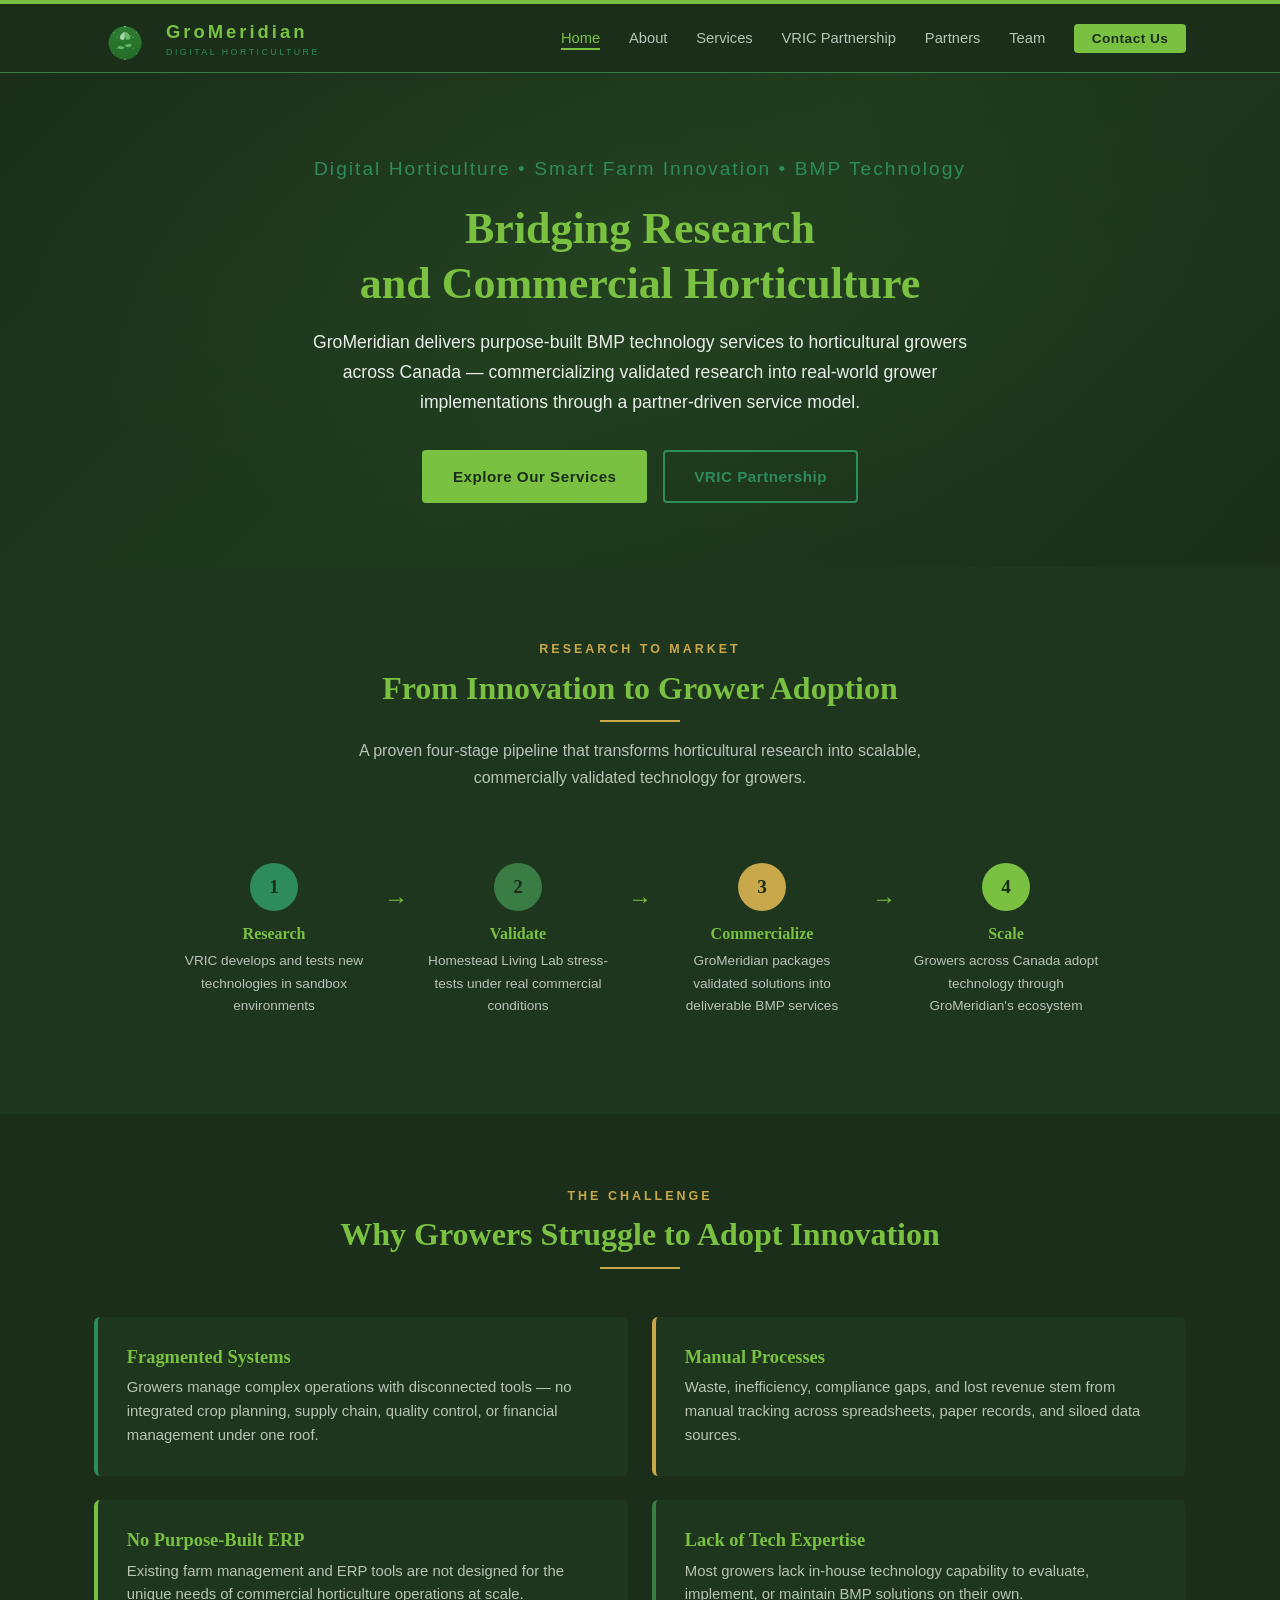
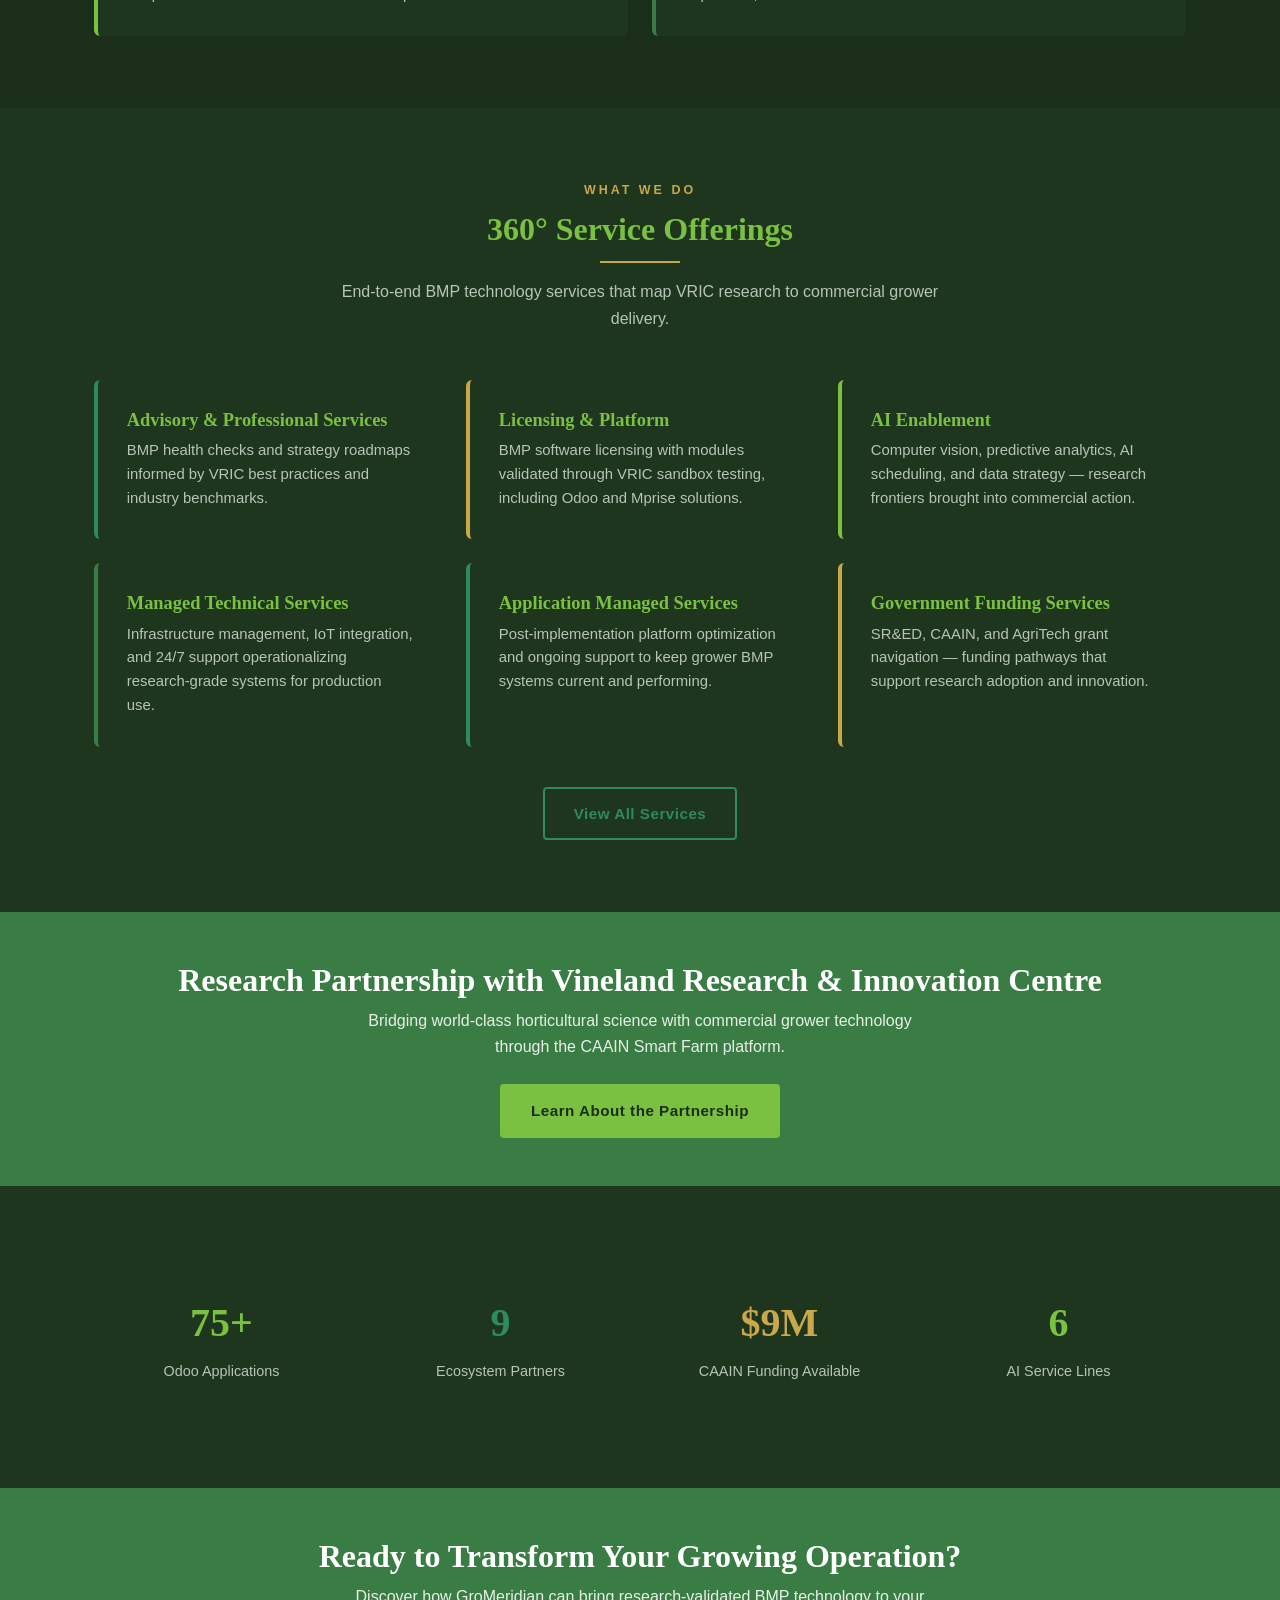
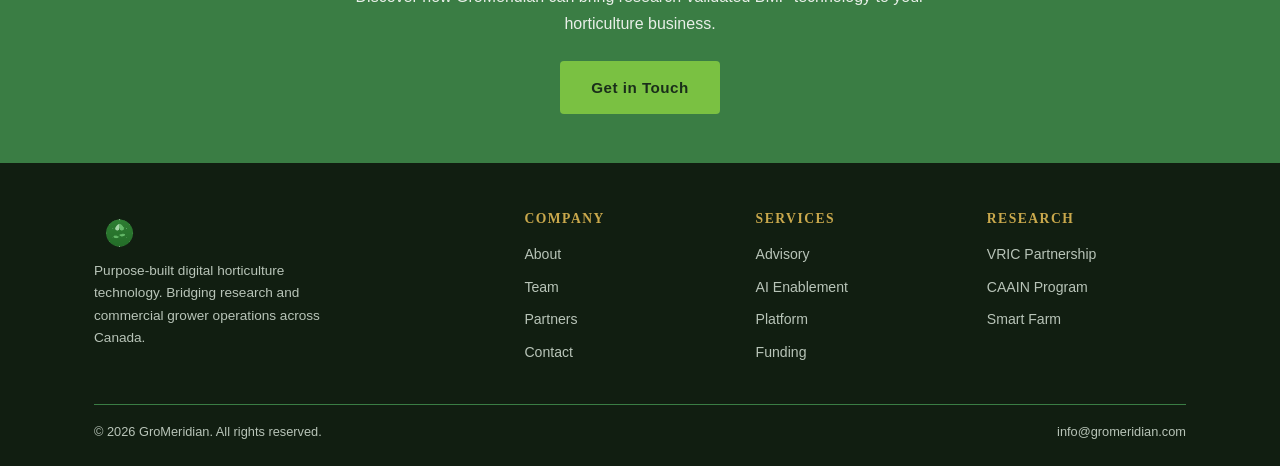
==== index.html @ b6d6718b "Add files via upload" ====
<!DOCTYPE html>
<html lang="en">
<head>
  <meta charset="UTF-8">
  <meta name="viewport" content="width=device-width, initial-scale=1.0">
  <title>GroMeridian | Digital Horticulture &amp; Smart Farm Technology</title>
  <meta name="description" content="GroMeridian delivers purpose-built BMP technology, AI-powered ERP solutions, and smart farm innovation to commercial horticulture growers across Canada. VRIC research partner.">
  <meta name="keywords" content="digital horticulture, smart farm, BMP technology, ERP horticulture, greenhouse technology, Vineland Research, VRIC, agtech Canada, grower technology, precision agriculture, Odoo horticulture, Mprise ERP">
  <meta name="robots" content="index, follow">
  <link rel="canonical" href="https://gromeridian.com/">

  <!-- Open Graph -->
  <meta property="og:title" content="GroMeridian | Digital Horticulture & Smart Farm Technology">
  <meta property="og:description" content="Purpose-built BMP technology and AI-powered solutions for commercial horticulture growers across Canada.">
  <meta property="og:type" content="website">
  <meta property="og:url" content="https://gromeridian.com/">
  <meta property="og:image" content="https://gromeridian.com/images/logo.png">
  <meta property="og:site_name" content="GroMeridian">

  <!-- Twitter Card -->
  <meta name="twitter:card" content="summary_large_image">
  <meta name="twitter:title" content="GroMeridian | Digital Horticulture">
  <meta name="twitter:description" content="Purpose-built BMP technology for commercial horticulture growers.">

  <!-- Structured Data -->
  <script type="application/ld+json">
  {
    "@context": "https://schema.org",
    "@type": "Organization",
    "name": "GroMeridian",
    "description": "Digital horticulture company delivering purpose-built BMP technology, AI-powered ERP solutions, and smart farm innovation to commercial growers across Canada.",
    "url": "https://gromeridian.com",
    "logo": "https://gromeridian.com/images/logo.png",
    "sameAs": [],
    "contactPoint": {
      "@type": "ContactPoint",
      "email": "info@gromeridian.com",
      "contactType": "sales"
    },
    "areaServed": "CA",
    "knowsAbout": ["Digital Horticulture", "Smart Farm Technology", "BMP Solutions", "Agricultural ERP", "AI in Agriculture"]
  }
  </script>

  <link rel="stylesheet" href="css/style.css">
</head>
<body>

<div class="accent-bar"></div>

<!-- ═══ HEADER ═══ -->
<header>
  <div class="container">
    <a href="index.html" class="logo-link">
      <img src="images/logo-icon.png" alt="GroMeridian logo" width="44" height="31">
      <div>
        <span>GroMeridian</span>
        <small>Digital Horticulture</small>
      </div>
    </a>
    <button class="menu-toggle" aria-label="Toggle navigation">
      <span></span><span></span><span></span>
    </button>
    <nav>
      <ul>
        <li><a href="index.html" class="active">Home</a></li>
        <li><a href="about.html">About</a></li>
        <li><a href="services.html">Services</a></li>
        <li><a href="vric-partnership.html">VRIC Partnership</a></li>
        <li><a href="partners.html">Partners</a></li>
        <li><a href="team.html">Team</a></li>
        <li><a href="contact.html" class="nav-cta">Contact Us</a></li>
      </ul>
    </nav>
  </div>
</header>

<!-- ═══ HERO ═══ -->
<section class="hero">
  <div class="container">
    <p class="tagline">Digital Horticulture &bull; Smart Farm Innovation &bull; BMP Technology</p>
    <h1>Bridging Research<br>and <span class="brand-green">Commercial Horticulture</span></h1>
    <p class="subtitle">GroMeridian delivers purpose-built BMP technology services to horticultural growers across Canada &mdash; commercializing validated research into real-world grower implementations through a partner-driven service model.</p>
    <div class="cta-row">
      <a href="services.html" class="btn btn-primary">Explore Our Services</a>
      <a href="vric-partnership.html" class="btn btn-outline">VRIC Partnership</a>
    </div>
  </div>
</section>

<!-- ═══ VALUE PIPELINE ═══ -->
<section>
  <div class="container">
    <div class="section-header">
      <p class="overline">Research to Market</p>
      <h2>From Innovation to Grower Adoption</h2>
      <div class="divider-line"></div>
      <p>A proven four-stage pipeline that transforms horticultural research into scalable, commercially validated technology for growers.</p>
    </div>

    <div class="pipeline">
      <div class="pipeline-step">
        <div class="step-num" style="background:var(--teal);">1</div>
        <h4>Research</h4>
        <p>VRIC develops and tests new technologies in sandbox environments</p>
      </div>
      <div class="pipeline-arrow">&rarr;</div>
      <div class="pipeline-step">
        <div class="step-num" style="background:var(--mid-green);">2</div>
        <h4>Validate</h4>
        <p>Homestead Living Lab stress-tests under real commercial conditions</p>
      </div>
      <div class="pipeline-arrow">&rarr;</div>
      <div class="pipeline-step">
        <div class="step-num" style="background:var(--gold);">3</div>
        <h4>Commercialize</h4>
        <p>GroMeridian packages validated solutions into deliverable BMP services</p>
      </div>
      <div class="pipeline-arrow">&rarr;</div>
      <div class="pipeline-step">
        <div class="step-num" style="background:var(--primary);">4</div>
        <h4>Scale</h4>
        <p>Growers across Canada adopt technology through GroMeridian's ecosystem</p>
      </div>
    </div>
  </div>
</section>

<!-- ═══ THE PROBLEM ═══ -->
<section>
  <div class="container">
    <div class="section-header">
      <p class="overline">The Challenge</p>
      <h2>Why Growers Struggle to Adopt Innovation</h2>
      <div class="divider-line"></div>
    </div>

    <div class="card-grid cols-2">
      <article class="card border-teal">
        <h3>Fragmented Systems</h3>
        <p>Growers manage complex operations with disconnected tools &mdash; no integrated crop planning, supply chain, quality control, or financial management under one roof.</p>
      </article>
      <article class="card border-gold">
        <h3>Manual Processes</h3>
        <p>Waste, inefficiency, compliance gaps, and lost revenue stem from manual tracking across spreadsheets, paper records, and siloed data sources.</p>
      </article>
      <article class="card">
        <h3>No Purpose-Built ERP</h3>
        <p>Existing farm management and ERP tools are not designed for the unique needs of commercial horticulture operations at scale.</p>
      </article>
      <article class="card border-mid">
        <h3>Lack of Tech Expertise</h3>
        <p>Most growers lack in-house technology capability to evaluate, implement, or maintain BMP solutions on their own.</p>
      </article>
    </div>
  </div>
</section>

<!-- ═══ SERVICES PREVIEW ═══ -->
<section>
  <div class="container">
    <div class="section-header">
      <p class="overline">What We Do</p>
      <h2>360&deg; Service Offerings</h2>
      <div class="divider-line"></div>
      <p>End-to-end BMP technology services that map VRIC research to commercial grower delivery.</p>
    </div>

    <div class="card-grid cols-3">
      <article class="card border-teal">
        <h3>Advisory &amp; Professional Services</h3>
        <p>BMP health checks and strategy roadmaps informed by VRIC best practices and industry benchmarks.</p>
      </article>
      <article class="card border-gold">
        <h3>Licensing &amp; Platform</h3>
        <p>BMP software licensing with modules validated through VRIC sandbox testing, including Odoo and Mprise solutions.</p>
      </article>
      <article class="card">
        <h3>AI Enablement</h3>
        <p>Computer vision, predictive analytics, AI scheduling, and data strategy &mdash; research frontiers brought into commercial action.</p>
      </article>
      <article class="card border-mid">
        <h3>Managed Technical Services</h3>
        <p>Infrastructure management, IoT integration, and 24/7 support operationalizing research-grade systems for production use.</p>
      </article>
      <article class="card border-teal">
        <h3>Application Managed Services</h3>
        <p>Post-implementation platform optimization and ongoing support to keep grower BMP systems current and performing.</p>
      </article>
      <article class="card border-gold">
        <h3>Government Funding Services</h3>
        <p>SR&amp;ED, CAAIN, and AgriTech grant navigation &mdash; funding pathways that support research adoption and innovation.</p>
      </article>
    </div>

    <div style="text-align:center; margin-top:2.5rem;">
      <a href="services.html" class="btn btn-outline">View All Services</a>
    </div>
  </div>
</section>

<!-- ═══ VRIC PARTNERSHIP TEASER ═══ -->
<section class="cta-banner">
  <div class="container">
    <h2>Research Partnership with Vineland Research &amp; Innovation Centre</h2>
    <p>Bridging world-class horticultural science with commercial grower technology through the CAAIN Smart Farm platform.</p>
    <a href="vric-partnership.html" class="btn btn-primary">Learn About the Partnership</a>
  </div>
</section>

<!-- ═══ KEY STATS ═══ -->
<section>
  <div class="container">
    <div class="card-grid cols-4">
      <div class="stat-card">
        <div class="stat-value" style="color:var(--primary);">75+</div>
        <div class="stat-label">Odoo Applications</div>
      </div>
      <div class="stat-card">
        <div class="stat-value" style="color:var(--teal);">9</div>
        <div class="stat-label">Ecosystem Partners</div>
      </div>
      <div class="stat-card">
        <div class="stat-value" style="color:var(--gold);">$9M</div>
        <div class="stat-label">CAAIN Funding Available</div>
      </div>
      <div class="stat-card">
        <div class="stat-value" style="color:var(--primary);">6</div>
        <div class="stat-label">AI Service Lines</div>
      </div>
    </div>
  </div>
</section>

<!-- ═══ CTA ═══ -->
<section class="cta-banner">
  <div class="container">
    <h2>Ready to Transform Your Growing Operation?</h2>
    <p>Discover how GroMeridian can bring research-validated BMP technology to your horticulture business.</p>
    <a href="contact.html" class="btn btn-primary">Get in Touch</a>
  </div>
</section>

<!-- ═══ FOOTER ═══ -->
<footer>
  <div class="container">
    <div class="footer-grid">
      <div class="footer-brand">
        <img src="images/logo-icon.png" alt="GroMeridian" height="36">
        <p>Purpose-built digital horticulture technology. Bridging research and commercial grower operations across Canada.</p>
      </div>
      <div>
        <h4>Company</h4>
        <ul>
          <li><a href="about.html">About</a></li>
          <li><a href="team.html">Team</a></li>
          <li><a href="partners.html">Partners</a></li>
          <li><a href="contact.html">Contact</a></li>
        </ul>
      </div>
      <div>
        <h4>Services</h4>
        <ul>
          <li><a href="services.html">Advisory</a></li>
          <li><a href="services.html#ai">AI Enablement</a></li>
          <li><a href="services.html#platform">Platform</a></li>
          <li><a href="services.html#funding">Funding</a></li>
        </ul>
      </div>
      <div>
        <h4>Research</h4>
        <ul>
          <li><a href="vric-partnership.html">VRIC Partnership</a></li>
          <li><a href="vric-partnership.html#caain">CAAIN Program</a></li>
          <li><a href="vric-partnership.html#smartfarm">Smart Farm</a></li>
        </ul>
      </div>
    </div>
    <div class="footer-bottom">
      <span>&copy; 2026 GroMeridian. All rights reserved.</span>
      <span>info@gromeridian.com</span>
    </div>
  </div>
</footer>

<script src="js/main.js"></script>
</body>
</html>
---- css/style.css ----
/* ══════════════════════════════════════
   GroMeridian — Global Styles
   Brand: Digital Horticulture
   ══════════════════════════════════════ */

:root {
  --dark-bg: #1A2E1A;
  --primary: #7AC142;
  --gold: #C9A84C;
  --teal: #2D8B5E;
  --mid-green: #3A7D44;
  --card-bg: #1E351E;
  --white: #FFFFFF;
  --gray: #B8C4B8;
  --body-txt: #E8EFE8;
  --light-bg: #F5F8F0;
  --font-heading: Georgia, 'Times New Roman', serif;
  --font-body: Calibri, 'Segoe UI', Tahoma, sans-serif;
}

/* ── Reset ── */
*, *::before, *::after { box-sizing: border-box; margin: 0; padding: 0; }

html { scroll-behavior: smooth; font-size: 16px; }

body {
  font-family: var(--font-body);
  background: var(--dark-bg);
  color: var(--body-txt);
  line-height: 1.65;
  -webkit-font-smoothing: antialiased;
}

img { max-width: 100%; height: auto; display: block; }
a { color: var(--primary); text-decoration: none; transition: color .2s; }
a:hover { color: var(--gold); }

h1, h2, h3, h4 { font-family: var(--font-heading); color: var(--primary); line-height: 1.25; }
h1 { font-size: 2.75rem; }
h2 { font-size: 2rem; margin-bottom: 0.5em; }
h3 { font-size: 1.35rem; margin-bottom: 0.4em; }
h4 { font-size: 1.1rem; color: var(--gold); }

.container { max-width: 1140px; margin: 0 auto; padding: 0 1.5rem; }

/* ── Top Accent Bar ── */
.accent-bar { height: 4px; background: var(--primary); width: 100%; }

/* ══════════════════════════════════════
   HEADER / NAV
   ══════════════════════════════════════ */
header {
  background: var(--dark-bg);
  border-bottom: 1px solid var(--mid-green);
  position: sticky; top: 0; z-index: 100;
}
header .container {
  display: flex; align-items: center; justify-content: space-between;
  padding-top: 0.75rem; padding-bottom: 0.75rem;
}
.logo-link { display: flex; align-items: center; gap: 0.6rem; }
.logo-link img { height: 44px; width: auto; }
.logo-link span {
  font-family: var(--font-body); font-size: 1.15rem;
  color: var(--primary); letter-spacing: 3px; font-weight: 600;
}
.logo-link small {
  display: block; font-size: 0.55rem; color: var(--teal);
  letter-spacing: 2.5px; text-transform: uppercase; margin-top: -2px;
}

nav ul { list-style: none; display: flex; gap: 1.8rem; align-items: center; }
nav a {
  font-size: 0.92rem; color: var(--gray); font-weight: 500;
  transition: color .2s; position: relative;
}
nav a:hover, nav a.active { color: var(--primary); }
nav a::after {
  content: ''; position: absolute; bottom: -4px; left: 0;
  width: 0; height: 2px; background: var(--primary); transition: width .25s;
}
nav a:hover::after, nav a.active::after { width: 100%; }

.nav-cta {
  background: var(--primary); color: var(--dark-bg) !important;
  padding: 0.45rem 1.1rem; border-radius: 4px; font-weight: 700;
  font-size: 0.85rem; letter-spacing: 0.5px;
}
.nav-cta:hover { background: var(--gold); color: var(--dark-bg) !important; }
.nav-cta::after { display: none !important; }

/* Mobile menu toggle */
.menu-toggle { display: none; background: none; border: none; cursor: pointer; padding: 0.5rem; }
.menu-toggle span { display: block; width: 24px; height: 2px; background: var(--primary); margin: 5px 0; transition: .3s; }

/* ══════════════════════════════════════
   HERO
   ══════════════════════════════════════ */
.hero {
  padding: 5rem 0 4rem;
  background: linear-gradient(135deg, var(--dark-bg) 0%, #1e3a1e 50%, var(--dark-bg) 100%);
  text-align: center;
  position: relative;
  overflow: hidden;
}
.hero::before {
  content: ''; position: absolute; top: 0; left: 0; right: 0; bottom: 0;
  background: radial-gradient(ellipse at 50% 40%, rgba(122,193,66,0.06) 0%, transparent 70%);
}
.hero .container { position: relative; z-index: 1; }
.hero h1 { margin-bottom: 0.4em; }
.hero h1 .brand-green { color: var(--primary); }
.hero .tagline {
  font-size: 1.2rem; color: var(--teal); margin-bottom: 1rem;
  letter-spacing: 2px; font-weight: 400;
}
.hero .subtitle {
  font-size: 1.1rem; color: var(--body-txt); max-width: 700px;
  margin: 0 auto 2rem; line-height: 1.7;
}
.hero .cta-row { display: flex; gap: 1rem; justify-content: center; flex-wrap: wrap; }

/* ── Buttons ── */
.btn {
  display: inline-block; padding: 0.75rem 1.8rem; border-radius: 4px;
  font-weight: 700; font-size: 0.95rem; transition: all .25s;
  cursor: pointer; border: 2px solid transparent; letter-spacing: 0.5px;
}
.btn-primary { background: var(--primary); color: var(--dark-bg); }
.btn-primary:hover { background: var(--gold); color: var(--dark-bg); }
.btn-outline {
  background: transparent; border-color: var(--teal); color: var(--teal);
}
.btn-outline:hover { border-color: var(--primary); color: var(--primary); }

/* ══════════════════════════════════════
   SECTIONS
   ══════════════════════════════════════ */
section { padding: 4.5rem 0; }
section:nth-child(even) { background: var(--card-bg); }

.section-header {
  text-align: center; margin-bottom: 3rem;
}
.section-header h2 { margin-bottom: 0.3em; }
.section-header .overline {
  font-size: 0.78rem; color: var(--gold); text-transform: uppercase;
  letter-spacing: 3px; font-weight: 700; margin-bottom: 0.5rem;
}
.section-header p {
  max-width: 640px; margin: 0 auto; color: var(--gray); font-size: 1rem;
}
.divider-line {
  width: 80px; height: 2px; background: var(--gold);
  margin: 0.8rem auto 1rem;
}

/* ── Cards ── */
.card-grid { display: grid; gap: 1.5rem; }
.card-grid.cols-2 { grid-template-columns: repeat(2, 1fr); }
.card-grid.cols-3 { grid-template-columns: repeat(3, 1fr); }
.card-grid.cols-4 { grid-template-columns: repeat(4, 1fr); }

.card {
  background: var(--card-bg); border-radius: 6px; padding: 1.8rem;
  border-left: 4px solid var(--primary);
  transition: transform .2s, box-shadow .2s;
}
.card:hover { transform: translateY(-3px); box-shadow: 0 8px 24px rgba(0,0,0,0.3); }
.card.border-teal { border-left-color: var(--teal); }
.card.border-gold { border-left-color: var(--gold); }
.card.border-mid { border-left-color: var(--mid-green); }

.card h3 { font-size: 1.15rem; }
.card p { font-size: 0.93rem; color: var(--gray); line-height: 1.6; }

/* ── Stat Cards ── */
.stat-card {
  text-align: center; background: var(--card-bg); border-radius: 6px;
  padding: 2rem 1.5rem;
}
.stat-card .stat-value {
  font-family: var(--font-heading); font-size: 2.5rem;
  font-weight: 700; margin-bottom: 0.3rem;
}
.stat-card .stat-label { font-size: 0.9rem; color: var(--gray); }

/* ── Two-column split ── */
.split { display: grid; grid-template-columns: 1fr 1fr; gap: 3rem; align-items: start; }
.split.reverse > :first-child { order: 2; }
.split.reverse > :last-child { order: 1; }

/* ── Feature list ── */
.feature-list { list-style: none; }
.feature-list li {
  padding: 0.6rem 0 0.6rem 1.6rem; position: relative;
  font-size: 0.95rem; color: var(--body-txt);
}
.feature-list li::before {
  content: '\2713'; position: absolute; left: 0; color: var(--primary);
  font-weight: 700; font-size: 1.05rem;
}

/* ── Pipeline / Flow ── */
.pipeline { display: flex; align-items: flex-start; gap: 0; justify-content: center; flex-wrap: wrap; }
.pipeline-step {
  flex: 1; min-width: 180px; max-width: 220px; text-align: center;
  padding: 1.5rem 1rem; position: relative;
}
.pipeline-step .step-num {
  width: 48px; height: 48px; border-radius: 50%;
  display: flex; align-items: center; justify-content: center;
  font-family: var(--font-heading); font-size: 1.2rem; font-weight: 700;
  margin: 0 auto 0.8rem; color: var(--dark-bg);
}
.pipeline-step h4 { color: var(--primary); font-size: 1rem; margin-bottom: 0.4rem; }
.pipeline-step p { font-size: 0.85rem; color: var(--gray); }
.pipeline-arrow {
  display: flex; align-items: center; padding-top: 2.5rem;
  color: var(--primary); font-size: 1.5rem;
}

/* ── Team ── */
.team-grid { display: grid; grid-template-columns: repeat(auto-fit, minmax(200px, 1fr)); gap: 1.5rem; }
.team-member { text-align: center; }
.team-member .avatar {
  width: 120px; height: 120px; border-radius: 50%; margin: 0 auto 1rem;
  background: var(--mid-green); overflow: hidden;
  border: 3px solid var(--primary);
}
.team-member .avatar img { width: 100%; height: 100%; object-fit: cover; }
.team-member h4 { color: var(--primary); font-size: 1.05rem; margin-bottom: 0.15rem; }
.team-member .role { font-size: 0.8rem; color: var(--gold); text-transform: uppercase; letter-spacing: 1px; }
.team-member p { font-size: 0.88rem; color: var(--gray); margin-top: 0.4rem; }

/* ── Partners ── */
.partner-grid { display: grid; grid-template-columns: repeat(auto-fit, minmax(280px, 1fr)); gap: 1.2rem; }
.partner-card {
  background: var(--card-bg); border-radius: 6px; padding: 1.3rem 1.5rem;
  border-left: 3px solid var(--teal); display: flex; gap: 1rem; align-items: center;
}
.partner-card h4 { color: var(--primary); font-size: 1rem; margin-bottom: 0.2rem; }
.partner-card p { font-size: 0.85rem; color: var(--gray); }

/* ══════════════════════════════════════
   VRIC PARTNERSHIP SECTION
   ══════════════════════════════════════ */
.vric-hero {
  background: linear-gradient(135deg, var(--dark-bg) 0%, #14291a 100%);
  padding: 4rem 0;
}
.vric-columns { display: grid; grid-template-columns: 1fr 1fr; gap: 2rem; margin-top: 2rem; }
.vric-box {
  background: var(--card-bg); border-radius: 6px; padding: 2rem;
  border-top: 4px solid var(--teal);
}
.vric-box.gold-border { border-top-color: var(--gold); }

/* ── CTA Banner ── */
.cta-banner {
  background: var(--mid-green); padding: 3rem 0; text-align: center;
}
.cta-banner h2 { color: var(--white); margin-bottom: 0.5rem; }
.cta-banner p { color: var(--body-txt); margin-bottom: 1.5rem; max-width: 600px; margin-left: auto; margin-right: auto; }

/* ══════════════════════════════════════
   CONTACT / FORM
   ══════════════════════════════════════ */
.contact-grid { display: grid; grid-template-columns: 1fr 1fr; gap: 3rem; }
.contact-info h3 { margin-bottom: 1rem; }
.contact-info p { margin-bottom: 0.6rem; }
.contact-info a { color: var(--primary); }

.contact-form label {
  display: block; font-size: 0.85rem; color: var(--gold);
  margin-bottom: 0.3rem; font-weight: 600;
}
.contact-form input,
.contact-form textarea,
.contact-form select {
  width: 100%; padding: 0.7rem 1rem; border-radius: 4px;
  border: 1px solid var(--mid-green); background: var(--card-bg);
  color: var(--body-txt); font-family: var(--font-body);
  font-size: 0.95rem; margin-bottom: 1rem; transition: border-color .2s;
}
.contact-form input:focus,
.contact-form textarea:focus,
.contact-form select:focus {
  outline: none; border-color: var(--primary);
}
.contact-form textarea { min-height: 130px; resize: vertical; }

/* ══════════════════════════════════════
   FOOTER
   ══════════════════════════════════════ */
footer {
  background: #111e11; padding: 3rem 0 1.5rem;
  border-top: 1px solid var(--mid-green);
}
.footer-grid { display: grid; grid-template-columns: 2fr 1fr 1fr 1fr; gap: 2rem; margin-bottom: 2rem; }
.footer-brand img { height: 36px; margin-bottom: 0.8rem; }
.footer-brand p { font-size: 0.85rem; color: var(--gray); max-width: 260px; }
footer h4 { font-size: 0.85rem; color: var(--gold); text-transform: uppercase; letter-spacing: 1.5px; margin-bottom: 0.8rem; }
footer ul { list-style: none; }
footer li { margin-bottom: 0.4rem; }
footer li a { font-size: 0.88rem; color: var(--gray); }
footer li a:hover { color: var(--primary); }
.footer-bottom {
  border-top: 1px solid var(--mid-green); padding-top: 1rem;
  display: flex; justify-content: space-between; align-items: center;
  font-size: 0.8rem; color: var(--gray);
}

/* ══════════════════════════════════════
   PAGE-SPECIFIC
   ══════════════════════════════════════ */
.page-hero {
  padding: 3.5rem 0 2.5rem; text-align: center;
  background: linear-gradient(135deg, var(--dark-bg) 0%, #1e3a1e 100%);
}
.page-hero h1 { font-size: 2.2rem; margin-bottom: 0.4rem; }
.page-hero p { color: var(--teal); font-size: 1.05rem; }

.breadcrumb { font-size: 0.82rem; color: var(--gray); margin-bottom: 1rem; }
.breadcrumb a { color: var(--teal); }

/* ══════════════════════════════════════
   RESPONSIVE
   ══════════════════════════════════════ */
@media (max-width: 900px) {
  .card-grid.cols-3, .card-grid.cols-4 { grid-template-columns: repeat(2, 1fr); }
  .split, .vric-columns, .contact-grid { grid-template-columns: 1fr; }
  .footer-grid { grid-template-columns: 1fr 1fr; }
  h1 { font-size: 2rem; }
}
@media (max-width: 640px) {
  .card-grid.cols-2, .card-grid.cols-3, .card-grid.cols-4 { grid-template-columns: 1fr; }
  nav ul { display: none; }
  .menu-toggle { display: block; }
  nav.open ul {
    display: flex; flex-direction: column; position: absolute;
    top: 100%; left: 0; right: 0; background: var(--dark-bg);
    padding: 1rem 1.5rem; border-bottom: 2px solid var(--primary);
  }
  .hero { padding: 3rem 0 2.5rem; }
  .pipeline { flex-direction: column; align-items: center; }
  .pipeline-arrow { transform: rotate(90deg); padding: 0; }
  .footer-grid { grid-template-columns: 1fr; }
}
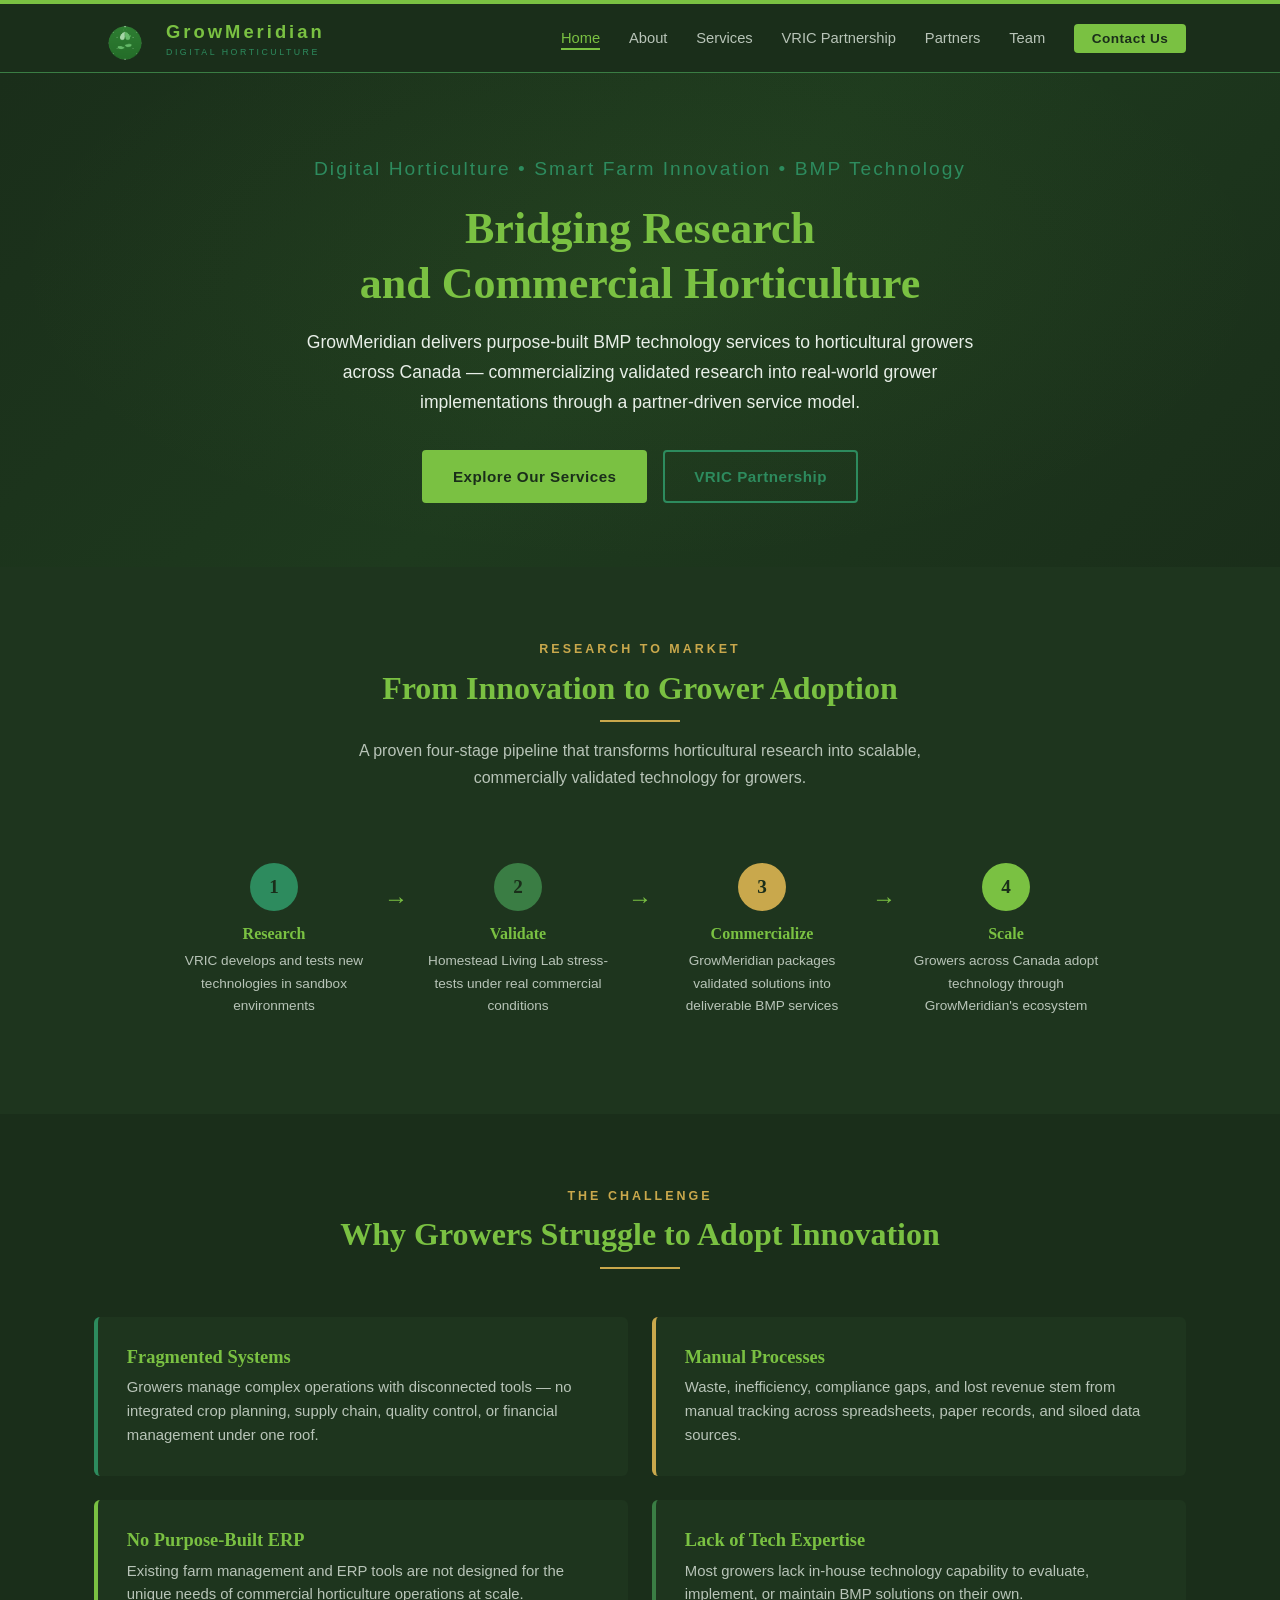
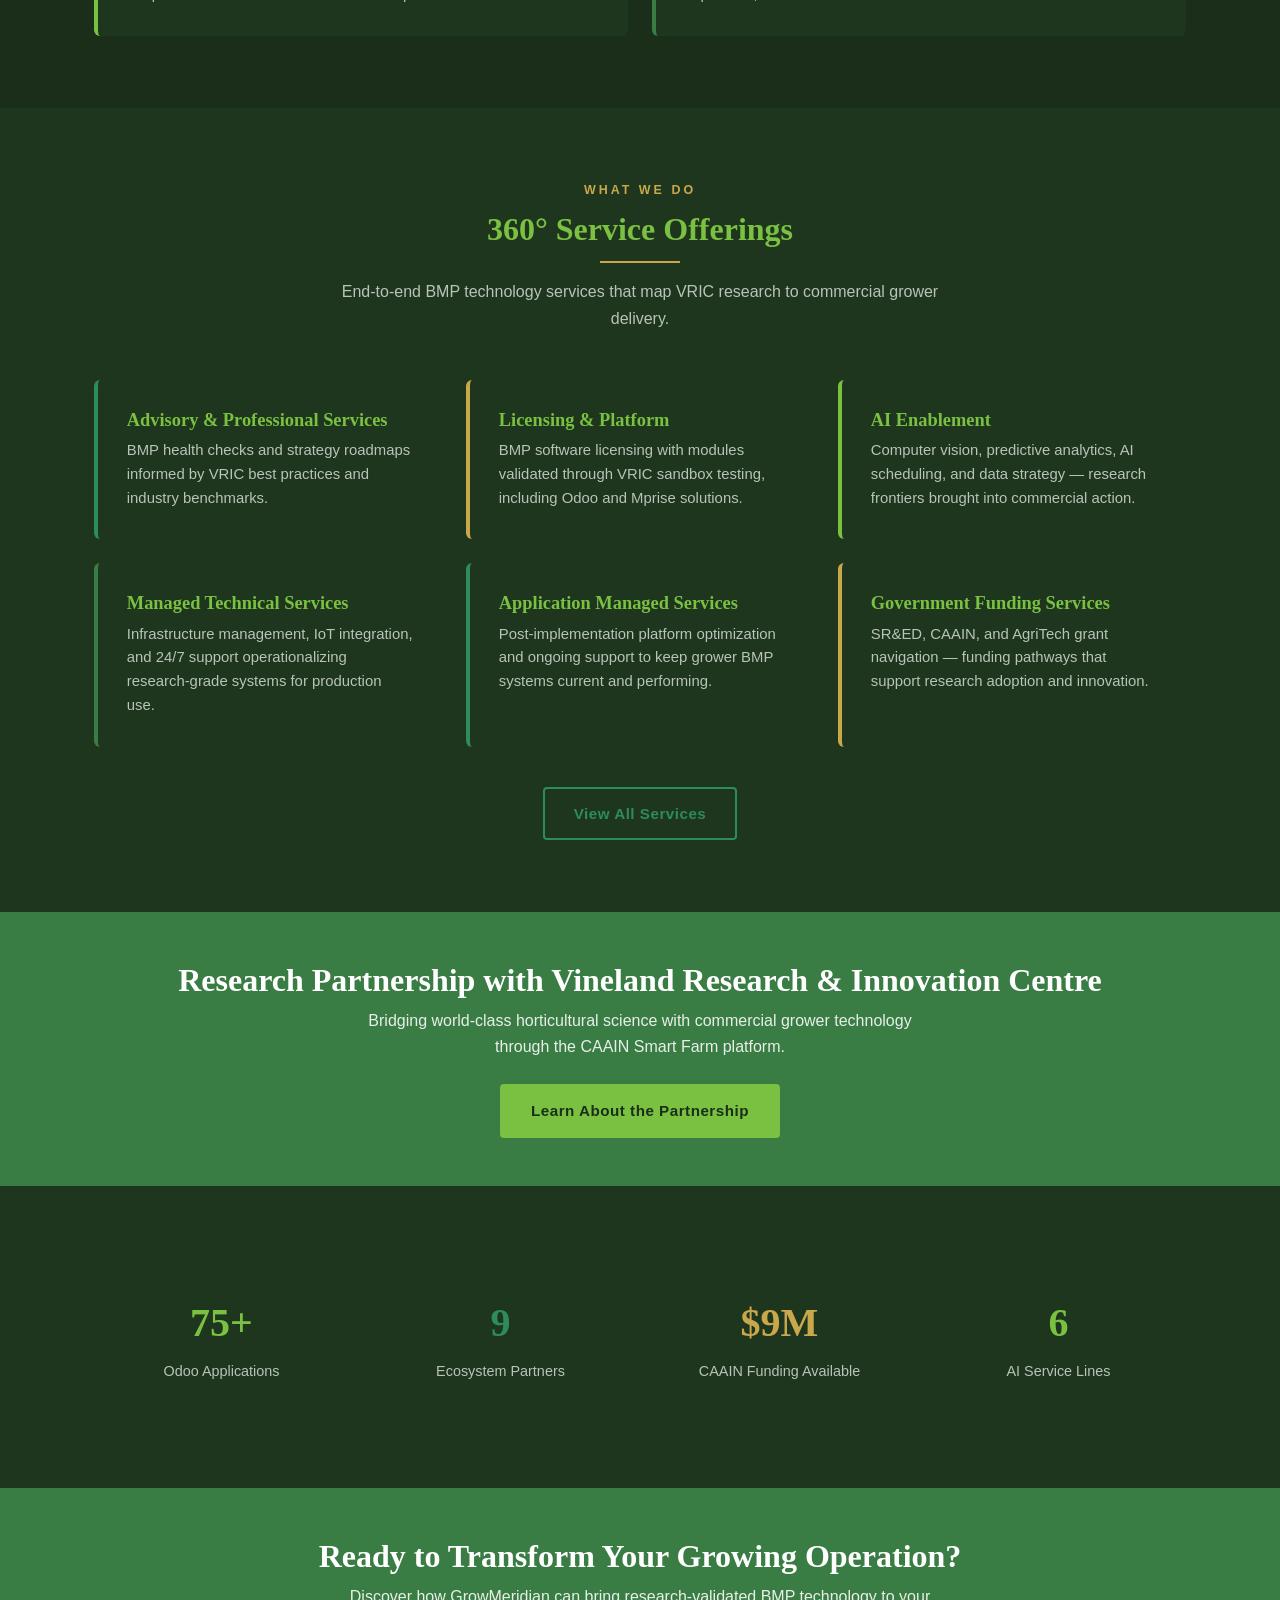
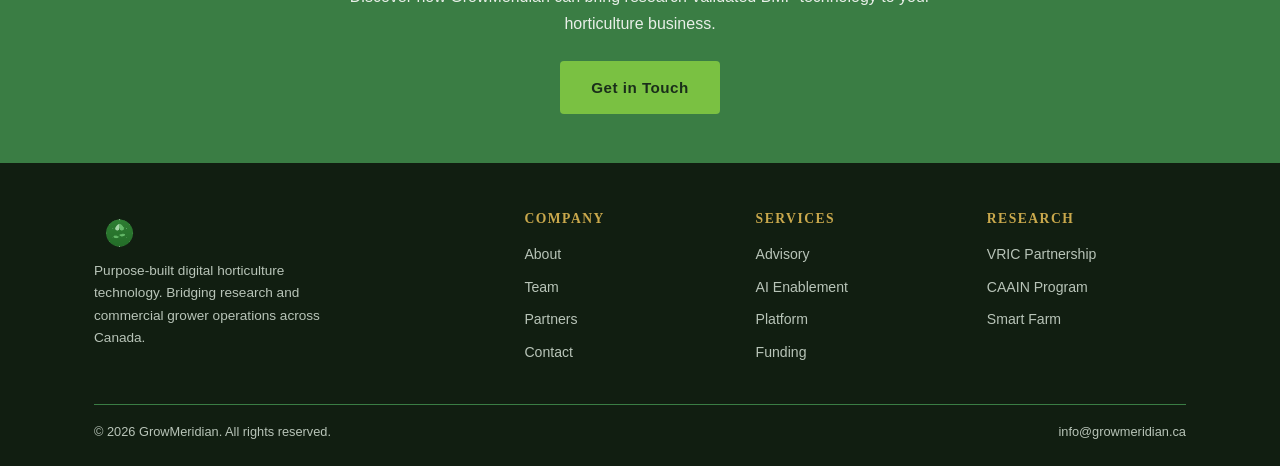
==== commit d3025e9d: "updates" ====
--- a/index.html
+++ b/index.html
@@ -3,23 +3,23 @@
 <head>
   <meta charset="UTF-8">
   <meta name="viewport" content="width=device-width, initial-scale=1.0">
-  <title>GroMeridian | Digital Horticulture &amp; Smart Farm Technology</title>
-  <meta name="description" content="GroMeridian delivers purpose-built BMP technology, AI-powered ERP solutions, and smart farm innovation to commercial horticulture growers across Canada. VRIC research partner.">
+  <title>GrowMeridian | Digital Horticulture &amp; Smart Farm Technology</title>
+  <meta name="description" content="GrowMeridian delivers purpose-built BMP technology, AI-powered ERP solutions, and smart farm innovation to commercial horticulture growers across Canada. VRIC research partner.">
   <meta name="keywords" content="digital horticulture, smart farm, BMP technology, ERP horticulture, greenhouse technology, Vineland Research, VRIC, agtech Canada, grower technology, precision agriculture, Odoo horticulture, Mprise ERP">
   <meta name="robots" content="index, follow">
-  <link rel="canonical" href="https://gromeridian.com/">
+  <link rel="canonical" href="https://growmeridian.ca/">
 
   <!-- Open Graph -->
-  <meta property="og:title" content="GroMeridian | Digital Horticulture & Smart Farm Technology">
+  <meta property="og:title" content="GrowMeridian | Digital Horticulture & Smart Farm Technology">
   <meta property="og:description" content="Purpose-built BMP technology and AI-powered solutions for commercial horticulture growers across Canada.">
   <meta property="og:type" content="website">
-  <meta property="og:url" content="https://gromeridian.com/">
-  <meta property="og:image" content="https://gromeridian.com/images/logo.png">
-  <meta property="og:site_name" content="GroMeridian">
+  <meta property="og:url" content="https://growmeridian.ca/">
+  <meta property="og:image" content="https://growmeridian.ca/images/logo.png">
+  <meta property="og:site_name" content="GrowMeridian">
 
   <!-- Twitter Card -->
   <meta name="twitter:card" content="summary_large_image">
-  <meta name="twitter:title" content="GroMeridian | Digital Horticulture">
+  <meta name="twitter:title" content="GrowMeridian | Digital Horticulture">
   <meta name="twitter:description" content="Purpose-built BMP technology for commercial horticulture growers.">
 
   <!-- Structured Data -->
@@ -27,14 +27,14 @@
   {
     "@context": "https://schema.org",
     "@type": "Organization",
-    "name": "GroMeridian",
+    "name": "GrowMeridian",
     "description": "Digital horticulture company delivering purpose-built BMP technology, AI-powered ERP solutions, and smart farm innovation to commercial growers across Canada.",
-    "url": "https://gromeridian.com",
-    "logo": "https://gromeridian.com/images/logo.png",
+    "url": "https://growmeridian.ca",
+    "logo": "https://growmeridian.ca/images/logo.png",
     "sameAs": [],
     "contactPoint": {
       "@type": "ContactPoint",
-      "email": "info@gromeridian.com",
+      "email": "info@growmeridian.ca",
       "contactType": "sales"
     },
     "areaServed": "CA",
@@ -52,9 +52,9 @@
 <header>
   <div class="container">
     <a href="index.html" class="logo-link">
-      <img src="images/logo-icon.png" alt="GroMeridian logo" width="44" height="31">
-      <div>
-        <span>GroMeridian</span>
+      <img src="images/logo-icon.png" alt="GrowMeridian logo" width="44" height="31">
+      <div>
+        <span>GrowMeridian</span>
         <small>Digital Horticulture</small>
       </div>
     </a>
@@ -80,7 +80,7 @@
   <div class="container">
     <p class="tagline">Digital Horticulture &bull; Smart Farm Innovation &bull; BMP Technology</p>
     <h1>Bridging Research<br>and <span class="brand-green">Commercial Horticulture</span></h1>
-    <p class="subtitle">GroMeridian delivers purpose-built BMP technology services to horticultural growers across Canada &mdash; commercializing validated research into real-world grower implementations through a partner-driven service model.</p>
+    <p class="subtitle">GrowMeridian delivers purpose-built BMP technology services to horticultural growers across Canada &mdash; commercializing validated research into real-world grower implementations through a partner-driven service model.</p>
     <div class="cta-row">
       <a href="services.html" class="btn btn-primary">Explore Our Services</a>
       <a href="vric-partnership.html" class="btn btn-outline">VRIC Partnership</a>
@@ -114,13 +114,13 @@
       <div class="pipeline-step">
         <div class="step-num" style="background:var(--gold);">3</div>
         <h4>Commercialize</h4>
-        <p>GroMeridian packages validated solutions into deliverable BMP services</p>
+        <p>GrowMeridian packages validated solutions into deliverable BMP services</p>
       </div>
       <div class="pipeline-arrow">&rarr;</div>
       <div class="pipeline-step">
         <div class="step-num" style="background:var(--primary);">4</div>
         <h4>Scale</h4>
-        <p>Growers across Canada adopt technology through GroMeridian's ecosystem</p>
+        <p>Growers across Canada adopt technology through GrowMeridian's ecosystem</p>
       </div>
     </div>
   </div>
@@ -236,7 +236,7 @@
 <section class="cta-banner">
   <div class="container">
     <h2>Ready to Transform Your Growing Operation?</h2>
-    <p>Discover how GroMeridian can bring research-validated BMP technology to your horticulture business.</p>
+    <p>Discover how GrowMeridian can bring research-validated BMP technology to your horticulture business.</p>
     <a href="contact.html" class="btn btn-primary">Get in Touch</a>
   </div>
 </section>
@@ -246,7 +246,7 @@
   <div class="container">
     <div class="footer-grid">
       <div class="footer-brand">
-        <img src="images/logo-icon.png" alt="GroMeridian" height="36">
+        <img src="images/logo-icon.png" alt="GrowMeridian" height="36">
         <p>Purpose-built digital horticulture technology. Bridging research and commercial grower operations across Canada.</p>
       </div>
       <div>
@@ -277,8 +277,8 @@
       </div>
     </div>
     <div class="footer-bottom">
-      <span>&copy; 2026 GroMeridian. All rights reserved.</span>
-      <span>info@gromeridian.com</span>
+      <span>&copy; 2026 GrowMeridian. All rights reserved.</span>
+      <span>info@growmeridian.ca</span>
     </div>
   </div>
 </footer>
--- a/css/style.css
+++ b/css/style.css
@@ -1,5 +1,5 @@
 /* ══════════════════════════════════════
-   GroMeridian — Global Styles
+   GrowMeridian — Global Styles
    Brand: Digital Horticulture
    ══════════════════════════════════════ */
 
